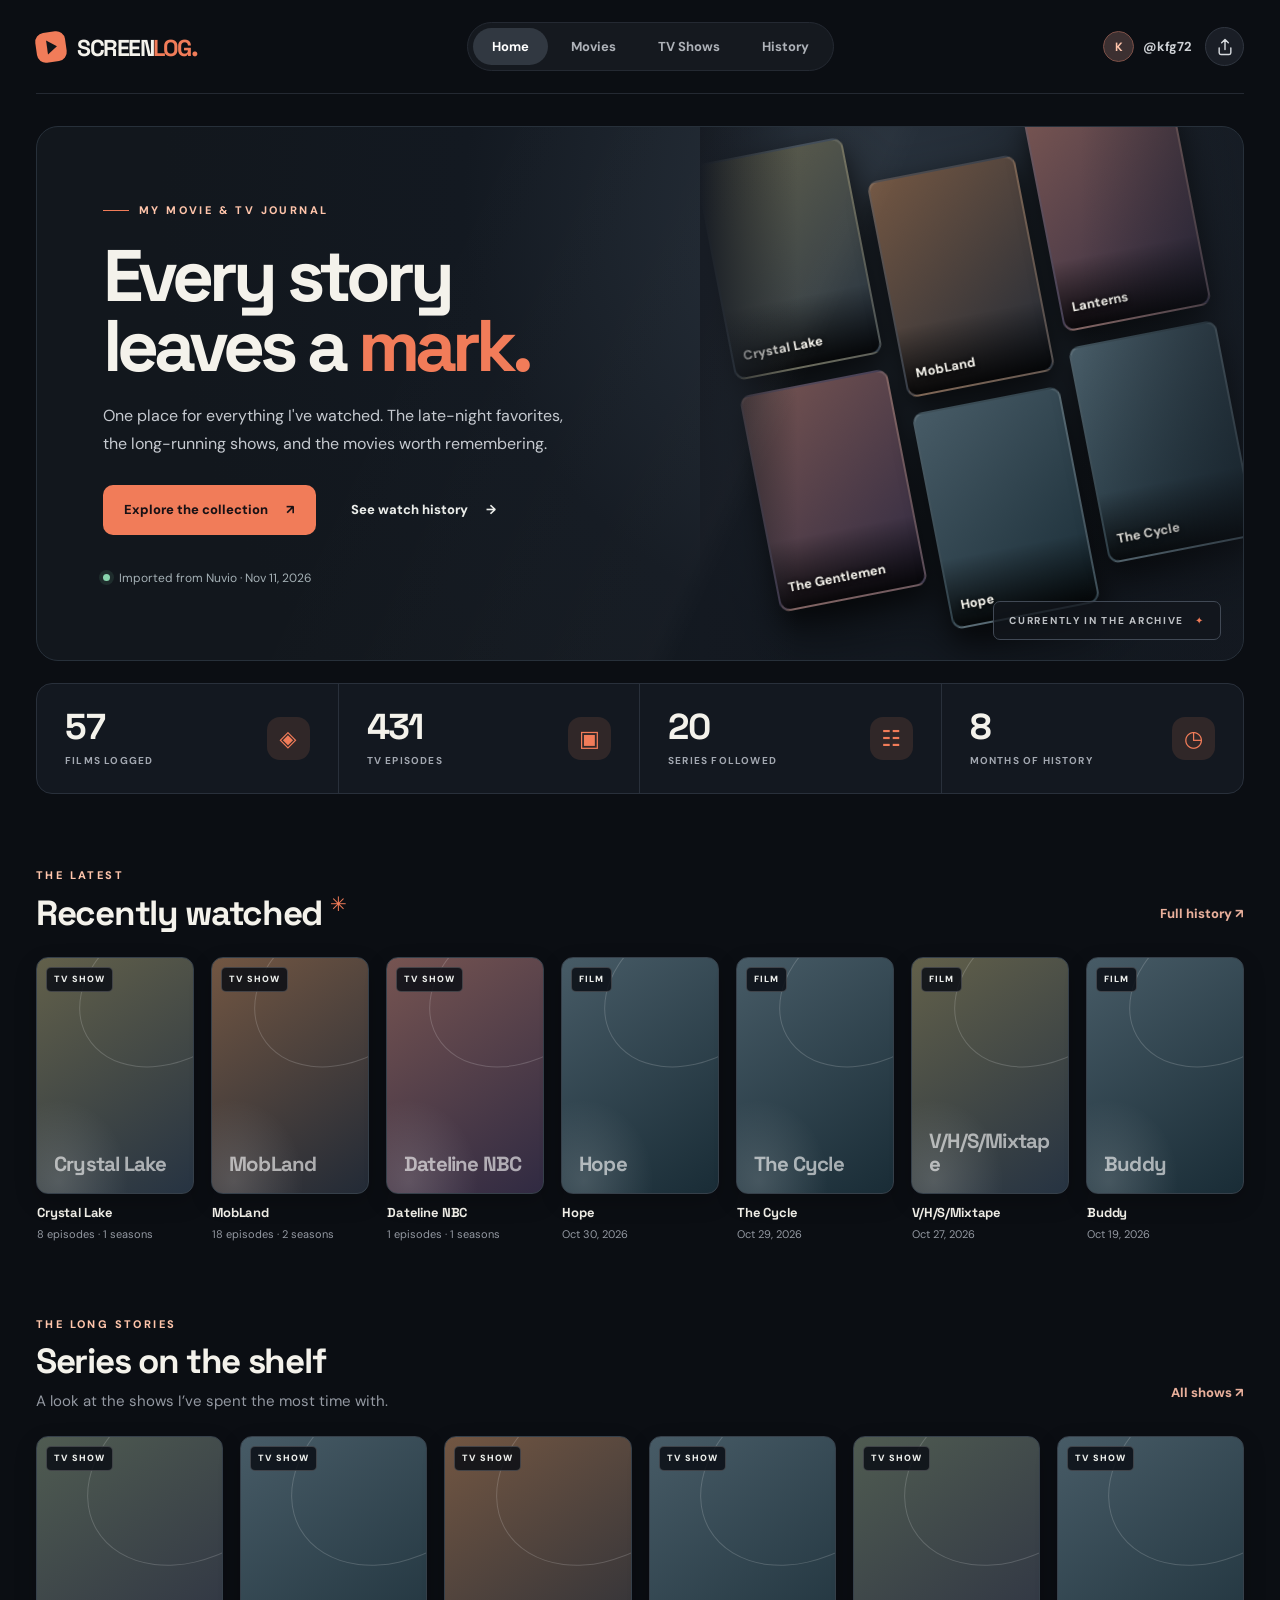
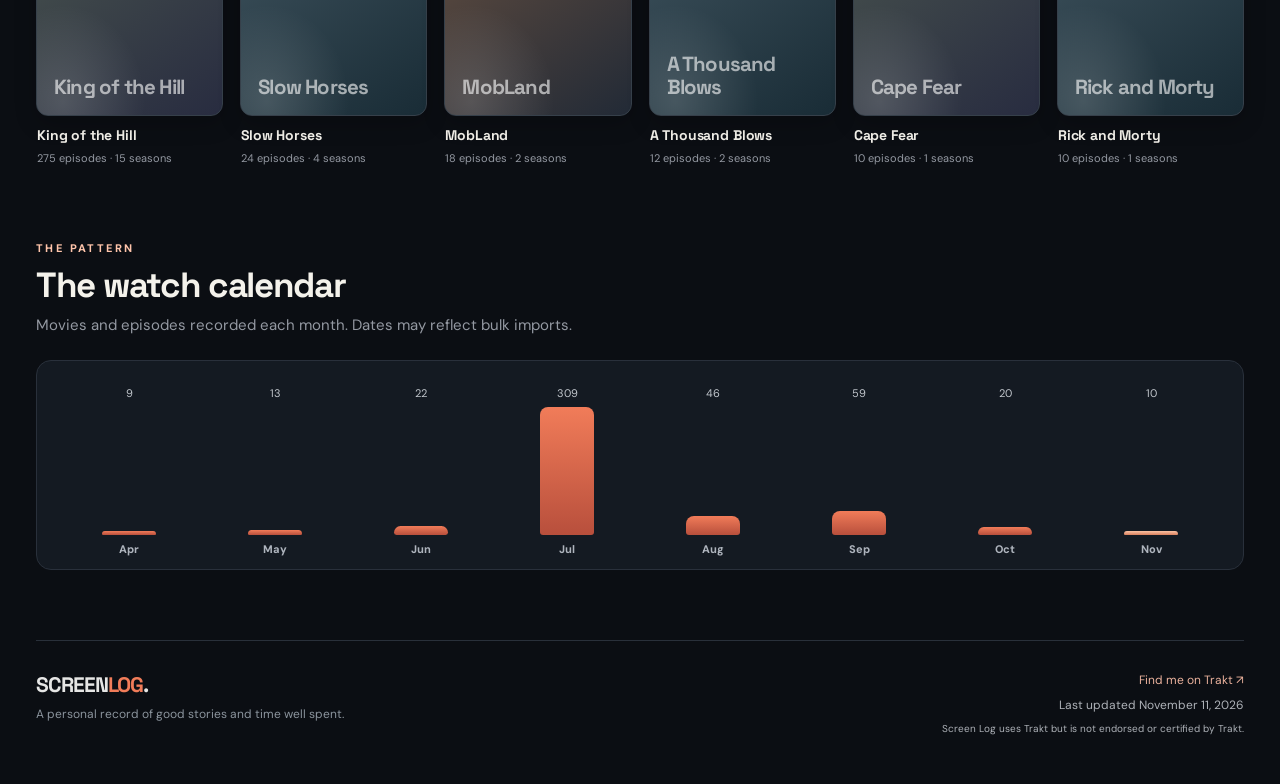
==== site/index.html @ 3d68598d "Fix ratings rendering and OMDb ID matching" ====
<!doctype html>
<html lang="en">
<head>
  <meta charset="utf-8" />
  <meta name="viewport" content="width=device-width, initial-scale=1" />
  <meta name="theme-color" content="#0b0e13" />
  <meta name="description" content="A personal watch journal. Movies watched, stories followed, and an ever-growing screen log." />
  <title>Screen Log | @kfg72</title>
  <link rel="preconnect" href="https://fonts.googleapis.com" />
  <link rel="preconnect" href="https://fonts.gstatic.com" crossorigin />
  <link href="https://fonts.googleapis.com/css2?family=DM+Sans:wght@400;500;600;700&family=Space+Grotesk:wght@400;500;600;700&display=swap" rel="stylesheet" />
  <link rel="stylesheet" href="styles.css" />
</head>
<body>
  <div class="site-shell">
    <header class="site-header">
      <a href="#home" class="brand" id="brand" aria-label="Screen Log home"><span class="brand-mark" aria-hidden="true"><span class="brand-triangle"></span></span><span>SCREEN<span class="brand-accent">LOG</span><span class="brand-period">.</span></span></a>
      <nav class="nav" aria-label="Main navigation">
        <button class="nav-link selected" data-view="home">Home</button>
        <button class="nav-link" data-view="movies">Movies</button>
        <button class="nav-link" data-view="shows">TV Shows</button>
        <button class="nav-link" data-view="activity">History</button>
      </nav>
      <div class="header-actions">
        <span class="profile-chip"><span class="profile-dot">K</span><span>@kfg72</span></span>
        <button id="shareBtn" class="button-icon" type="button" title="Share this site" aria-label="Share this site"><svg viewBox="0 0 24 24" aria-hidden="true"><path d="M12 15V3m0 0 4 4m-4-4L8 7M5 13v6a2 2 0 0 0 2 2h10a2 2 0 0 0 2-2v-6"/></svg></button>
      </div>
    </header>

    <main id="main" tabindex="-1">
      <section id="view-home" class="view active" aria-labelledby="home-title">
        <div class="hero">
          <div class="hero-copy">
            <div class="eyebrow"><span class="eyebrow-line"></span> MY MOVIE & TV JOURNAL</div>
            <h1 id="home-title">Every story<br />leaves a <em>mark.</em></h1>
            <p>One place for everything I've watched. The late-night favorites, the long-running shows, and the movies worth remembering.</p>
            <div class="hero-buttons"><button class="button button-primary" data-goto="movies">Explore the collection <span aria-hidden="true">↗</span></button><button class="button button-ghost" data-goto="activity">See watch history <span aria-hidden="true">→</span></button></div>
            <div class="hero-status"><span class="status-pulse"></span><span id="syncStatus">Viewing history snapshot</span></div>
          </div>
          <div class="hero-art" aria-hidden="true"><div class="hero-collage" id="heroCollage"></div><div class="hero-art-sheen"></div><div class="hero-art-caption">CURRENTLY IN THE ARCHIVE <span>✦</span></div></div>
        </div>
        <div id="stats" class="stats-grid" aria-label="Viewing statistics"></div>
        <section class="content-section" aria-labelledby="recent-heading"><div class="section-head"><div><div class="section-kicker">THE LATEST</div><h2 id="recent-heading">Recently watched <span class="heading-spark">✳</span></h2></div><button class="text-link" data-goto="activity">Full history <span aria-hidden="true">↗</span></button></div><div id="recentRail" class="poster-rail"></div></section>
        <section class="content-section" aria-labelledby="series-heading"><div class="section-head"><div><div class="section-kicker">THE LONG STORIES</div><h2 id="series-heading">Series on the shelf</h2><p class="section-sub">A look at the shows I’ve spent the most time with.</p></div><button class="text-link" data-goto="shows">All shows <span aria-hidden="true">↗</span></button></div><div id="seriesRail" class="poster-grid home-grid"></div></section>
        <section class="content-section month-section" aria-labelledby="month-heading"><div class="section-head"><div><div class="section-kicker">THE PATTERN</div><h2 id="month-heading">The watch calendar</h2><p class="section-sub">Movies and episodes recorded each month. Dates may reflect bulk imports.</p></div></div><div id="monthlyChart" class="month-chart" role="img" aria-label="Monthly viewing activity"></div></section>
      </section>

      <section id="view-movies" class="view" aria-labelledby="movies-heading"><div class="page-banner"><div class="section-kicker">THE FILM ARCHIVE</div><h1 id="movies-heading">The movies.</h1><p>Every movie on the record, from old favorites to the latest watch.</p></div><div class="browse-controls"><div class="search-wrap"><svg viewBox="0 0 24 24" aria-hidden="true"><circle cx="11" cy="11" r="7"/><path d="m20 20-4-4"/></svg><input id="movieSearch" type="search" placeholder="Find a movie..." aria-label="Search movies"/></div><select id="movieSort" aria-label="Sort movies"><option value="recent">Recently watched</option><option value="alpha">Title A–Z</option><option value="oldest">Oldest first</option></select><span class="result-count" id="movieCount"></span></div><div id="moviesGrid" class="poster-grid browse-grid"></div></section>
      <section id="view-shows" class="view" aria-labelledby="shows-heading"><div class="page-banner"><div class="section-kicker">SERIES ARCHIVE</div><h1 id="shows-heading">The shows.</h1><p>Every series, every season, every episode that made the list.</p></div><div class="browse-controls"><div class="search-wrap"><svg viewBox="0 0 24 24" aria-hidden="true"><circle cx="11" cy="11" r="7"/><path d="m20 20-4-4"/></svg><input id="showSearch" type="search" placeholder="Find a TV show..." aria-label="Search TV shows"/></div><select id="showSort" aria-label="Sort TV shows"><option value="recent">Recently watched</option><option value="most">Most episodes</option><option value="alpha">Title A–Z</option></select><span class="result-count" id="showCount"></span></div><div id="showsGrid" class="poster-grid browse-grid"></div></section>
      <section id="view-activity" class="view" aria-labelledby="history-heading"><div class="page-banner"><div class="section-kicker">WATCH JOURNAL</div><h1 id="history-heading">The timeline.</h1><p>Recent movie nights and episodes, newest first.</p></div><div class="browse-controls"><div class="filter-pills" role="group" aria-label="History filter"><button class="filter-pill active" data-history-filter="all">Everything</button><button class="filter-pill" data-history-filter="movie">Movies</button><button class="filter-pill" data-history-filter="episode">Episodes</button></div><span class="result-count" id="activityCount"></span></div><div id="activityList" class="activity-list"></div><button id="loadMore" class="button button-outline load-more">Show more history ↓</button></section>
    </main>

    <footer class="footer"><div><span class="footer-brand">SCREEN<span>LOG</span>.</span><p>A personal record of good stories and time well spent.</p></div><div class="footer-right"><a href="https://app.trakt.tv/profile/kfg72?mode=media" rel="noopener" target="_blank">Find me on Trakt ↗</a><span id="footerDate"></span><small>Screen Log uses Trakt but is not endorsed or certified by Trakt.</small></div></footer>
  </div>

  <div id="detailBackdrop" class="detail-backdrop" hidden></div>
  <aside id="detailPanel" class="detail-panel" role="dialog" aria-modal="true" aria-label="Media details" hidden><div id="detailContent"></div></aside>
  <div id="toast" class="toast" role="status" aria-live="polite"></div>
  <script src="data.js?v=ratings-2"></script>
  <script src="app.js?v=ratings-2"></script>
</body>
</html>
---- site/styles.css ----
:root{--bg:#0b0e13;--panel:#141921;--panel-hi:#1c222d;--edge:#2a3039;--text:#f4f2eb;--soft:#d2d1cf;--muted:#9499a2;--accent:#f17c59;--accent-lite:#ffc5ab;--green:#a6dca4;--radius:18px;--font:'DM Sans',system-ui,-apple-system,Segoe UI,Arial,sans-serif;--display:'Space Grotesk','DM Sans',system-ui,sans-serif}
*{box-sizing:border-box}html{scroll-behavior:smooth}body{margin:0;background:var(--bg);color:var(--text);font:15px/1.5 var(--font);-webkit-font-smoothing:antialiased}button,input,select{font:inherit}button{cursor:pointer}button:focus-visible,a:focus-visible,input:focus-visible,select:focus-visible{outline:2px solid var(--accent);outline-offset:3px}a{color:inherit;text-decoration:none}svg{width:20px;height:20px;fill:none;stroke:currentColor;stroke-width:1.7;stroke-linecap:round;stroke-linejoin:round}.site-shell{width:min(100% - 72px,1380px);margin:auto}.site-header{display:flex;align-items:center;justify-content:space-between;min-height:94px;gap:24px;border-bottom:1px solid #242932}.brand{font:700 23px/1 var(--display);letter-spacing:-1.5px;display:flex;align-items:center;gap:11px;white-space:nowrap}.brand-accent,.brand-period{color:var(--accent)}.brand-period{font-size:26px}.brand-mark{width:30px;height:30px;background:var(--accent);display:grid;place-items:center;transform:rotate(-8deg);border-radius:9px}.brand-triangle{width:0;height:0;border-left:10px solid #11151a;border-top:7px solid transparent;border-bottom:7px solid transparent;transform:translateX(1px)}.nav{display:flex;align-items:center;gap:4px;padding:5px;background:#15191f;border:1px solid #242932;border-radius:999px}.nav-link{padding:9px 19px;border:0;border-radius:999px;color:#aeb2b8;background:transparent;font-weight:700;font-size:13px;transition:.2s}.nav-link:hover{color:var(--text)}.nav-link.selected{background:#313841;color:white}.header-actions{display:flex;gap:13px;align-items:center}.profile-chip{display:flex;align-items:center;gap:9px;font-size:13px;font-weight:700;color:#cfd2d6}.profile-dot{width:31px;height:31px;background:#3c3031;color:var(--accent-lite);border:1px solid #7d5047;border-radius:50%;display:grid;place-items:center;font:700 12px var(--display)}.button-icon{width:39px;height:39px;border-radius:50%;border:1px solid #303640;background:#1a1e26;color:#d7dbdf;display:grid;place-items:center}.button-icon:hover{background:#303744}.hero{display:grid;grid-template-columns:1.1fr .9fr;min-height:535px;background:radial-gradient(circle at 72% 14%,#29333e 0%,#131921 45%,#12171d 76%),#141921;margin-top:32px;border:1px solid #27303a;border-radius:22px;overflow:hidden;position:relative}.hero::after{content:"";position:absolute;inset:0;background:linear-gradient(115deg,transparent 30%,rgba(255,255,255,.02) 59%,transparent 61%);pointer-events:none}.hero-copy{padding:75px 34px 65px 66px;position:relative;z-index:2}.eyebrow,.section-kicker{font-size:11px;font-weight:800;letter-spacing:2.4px;color:var(--accent-lite);display:flex;align-items:center;gap:10px}.eyebrow-line{height:1px;width:26px;background:var(--accent)}.hero h1{font:700 clamp(55px,5.7vw,87px)/.97 var(--display);letter-spacing:-5px;margin:22px 0 20px}.hero h1 em{font-style:normal;color:var(--accent)}.hero-copy>p{max-width:475px;color:#c6cad0;font-size:16px;line-height:1.75;margin:0 0 27px}.hero-buttons{display:flex;align-items:center;gap:14px;flex-wrap:wrap}.button{border:1px solid transparent;padding:14px 20px;font-size:13px;font-weight:800;border-radius:10px;display:inline-flex;align-items:center;justify-content:center;gap:18px;transition:transform .18s,background .18s}.button:hover{transform:translateY(-1px)}.button-primary{background:var(--accent);color:#181115}.button-primary:hover{background:#ff9c7c}.button-ghost{background:transparent;color:#ebedea}.button-ghost:hover{background:#ffffff14}.hero-status{display:flex;align-items:center;gap:9px;color:#a4b0b5;margin-top:34px;font-size:12px}.status-pulse{display:block;width:7px;height:7px;border-radius:50%;background:#88d4ad;box-shadow:0 0 0 4px #88d4ad1b}.hero-art{position:relative;min-height:440px;overflow:hidden}.hero-collage{display:grid;grid-template-columns:repeat(3,150px);gap:16px;position:absolute;top:-12px;left:6%;transform:rotate(-11deg);filter:drop-shadow(0 22px 26px #0008)}.hero-mini{height:220px;border-radius:11px;background:#36404d;position:relative;overflow:hidden;border:2px solid #ffffff1b;box-shadow:0 12px 23px #0007}.hero-mini:nth-child(3n+2){transform:translateY(50px)}.hero-mini:nth-child(3n){transform:translateY(15px)}.hero-mini img{width:100%;height:100%;object-fit:cover}.hero-mini span{position:absolute;inset:auto 0 0;padding:38px 10px 12px;background:linear-gradient(transparent,#000d);font-weight:800;font-size:13px;text-shadow:0 1px 5px black}.hero-art-sheen{position:absolute;inset:0;background:linear-gradient(90deg,#141921 0%,transparent 18%,transparent 70%,#1419217a 100%);pointer-events:none}.hero-art-caption{position:absolute;right:22px;bottom:20px;font-size:10px;font-weight:800;letter-spacing:1.7px;color:#bcbfc3;background:#12161dc9;padding:11px 15px;border:1px solid #414955;border-radius:7px}.hero-art-caption span{color:var(--accent);padding-left:7px}.stats-grid{display:grid;grid-template-columns:repeat(4,1fr);margin-top:22px;border-radius:16px;overflow:hidden;border:1px solid #29303b;background:#131820}.stat{padding:25px 28px;display:flex;align-items:center;justify-content:space-between;gap:14px;border-right:1px solid #29303b}.stat:last-child{border-right:0}.stat strong{font:700 36px/1 var(--display);letter-spacing:-1.5px;display:block}.stat span{color:#a3a8b1;font-weight:700;text-transform:uppercase;letter-spacing:1.2px;font-size:10px;display:block;margin-top:8px}.stat-icon{font-size:22px;color:var(--accent);background:#302728;display:grid;place-items:center;width:43px;height:43px;border-radius:13px}.content-section{margin-top:73px}.section-head{display:flex;align-items:end;justify-content:space-between;margin-bottom:23px;gap:15px}.section-head h2{font:700 clamp(25px,3vw,35px)/1.2 var(--display);letter-spacing:-1.3px;margin:8px 0 0}.section-sub{color:var(--muted);margin:8px 0 0}.heading-spark{font-size:20px;color:var(--accent);vertical-align:top}.text-link{border:0;background:none;color:#e8af9b;font-size:13px;font-weight:800;white-space:nowrap;padding:10px 0}.text-link:hover{color:#ffbda4}.poster-rail{display:grid;grid-template-columns:repeat(7,minmax(0,1fr));gap:17px}.poster-grid{display:grid;grid-template-columns:repeat(6,minmax(0,1fr));gap:22px 17px}.poster-card{min-width:0;display:block;cursor:pointer}.poster-card:hover .poster-art{transform:translateY(-4px);border-color:#6e4f4a;box-shadow:0 12px 28px #0007}.poster-art{position:relative;aspect-ratio:2/3;overflow:hidden;border:1px solid #36404a;background:linear-gradient(145deg,var(--g1,#3b3035),var(--g2,#252b3b));border-radius:12px;box-shadow:0 8px 22px #0003;transition:transform .2s,border-color .2s,box-shadow .2s}.poster-art::before{content:"";position:absolute;width:120%;height:60%;top:-17%;right:-45%;border:1px solid #ffffff2b;border-radius:50%;transform:rotate(-30deg)}.poster-art::after{content:"";position:absolute;width:90%;height:70%;bottom:-30%;left:-31%;background:radial-gradient(ellipse,#ffffff25,transparent 70%);pointer-events:none}.poster-art img{position:absolute;inset:0;width:100%;height:100%;object-fit:cover;z-index:1}.poster-placeholder{position:absolute;inset:17px;display:flex;align-items:end;font:700 clamp(16px,1.6vw,26px)/1.1 var(--display);letter-spacing:-.8px;overflow:hidden;word-break:break-word;color:#fff9;z-index:0}.poster-label{position:absolute;top:9px;left:9px;z-index:2;letter-spacing:1px;background:#0a0e15d9;border:1px solid #ffffff30;color:#ebedea;padding:5px 7px;font-size:9px;font-weight:900;border-radius:5px}.poster-info{padding:10px 1px 0}.poster-title{font:700 13px/1.35 var(--display);display:-webkit-box;-webkit-line-clamp:2;-webkit-box-orient:vertical;overflow:hidden;letter-spacing:-.15px}.poster-meta{color:var(--muted);font-size:11px;margin-top:5px}.home-grid .poster-title{font-size:14px}.month-section{margin-bottom:70px}.month-chart{display:grid;grid-template-columns:repeat(8,minmax(0,1fr));gap:14px;background:#141a22;border-radius:15px;padding:24px 26px 16px;border:1px solid #29303b;height:210px}.month-col{display:flex;flex-direction:column;align-items:center;gap:6px;min-width:0}.month-plot{height:128px;width:min(54px,100%);display:flex;align-items:end}.month-bar{width:100%;border-radius:8px 8px 3px 3px;background:linear-gradient(0deg,#b84f3c,#f17c59);min-height:3px;transition:height .4s;position:relative}.month-col:last-child .month-bar{background:linear-gradient(0deg,#d9805e,#fbc2a3)}.month-label{font-size:11px;font-weight:800;color:#aeb4bd;white-space:nowrap}.month-val{font-size:11px;color:#c2c7cd}.page-banner{margin:48px 0 32px;padding:32px 0;border-bottom:1px solid #30343a;background:radial-gradient(ellipse at 80% 10%,#492b292f,transparent 60%)}.page-banner h1{font:700 clamp(50px,6vw,74px)/1 var(--display);letter-spacing:-3.7px;margin:11px 0 9px}.page-banner p{color:#a8b1bb;font-size:15px;margin:0}.browse-controls{display:flex;align-items:center;gap:15px;margin-bottom:28px;flex-wrap:wrap}.search-wrap{display:flex;align-items:center;gap:11px;border:1px solid #343b46;background:#191f28;border-radius:10px;padding:0 14px;max-width:435px;flex:1 1 240px}.search-wrap svg{color:#b0b5bc}.search-wrap input{width:100%;height:45px;border:0;outline:0;background:transparent;color:var(--text);font-size:14px}.search-wrap input::placeholder{color:#848d97}.browse-controls select{background:#191f28;color:var(--text);border:1px solid #343b46;border-radius:10px;padding:11px 13px;min-height:45px;cursor:pointer}.result-count{margin-left:auto;color:#a8afb8;font-size:12px;white-space:nowrap}.browse-grid{grid-template-columns:repeat(7,minmax(0,1fr));margin-bottom:70px}.filter-pills{display:flex;gap:8px;align-items:center;flex-wrap:wrap}.filter-pill{border:1px solid #39414b;color:#c2c6cc;background:#1b222b;padding:10px 15px;border-radius:999px;font-weight:700;font-size:12px}.filter-pill.active{background:#ec7955;color:#231516;border-color:#ec7955}.activity-list{margin-bottom:24px;border:1px solid #2b333c;border-radius:15px;overflow:hidden;background:#141920}.day-head{background:#1c232c;color:#f1b19b;font-size:11px;text-transform:uppercase;letter-spacing:1.5px;font-weight:900;padding:12px 22px;border-top:1px solid #303844}.day-head:first-child{border-top:none}.activity-row{display:flex;gap:15px;align-items:center;padding:12px 21px;border-top:1px solid #252d35}.activity-thumb{height:61px;width:43px;border-radius:5px;background:#363947;flex:none;overflow:hidden;border:1px solid #44505b}.activity-thumb img{width:100%;height:100%;object-fit:cover}.activity-title{font:700 14px var(--display)}.activity-sub{color:#a0a8b3;font-size:12px;margin-top:2px}.activity-row time{margin-left:auto;color:#9299a4;white-space:nowrap;font-size:12px}.activity-type{font-size:9px;color:#f0b7a4;border:1px solid #865342;border-radius:4px;padding:4px 6px;letter-spacing:.8px;font-weight:900;margin-left:5px}.load-more{margin:12px auto 65px;display:flex}.button-outline{border-color:#454d58;background:#191f28;color:#f1f3f5}.button-outline:hover{background:#2d3642}.empty{border:1px dashed #46505e;background:#171e27;padding:40px 20px;border-radius:15px;color:#a3abb6;text-align:center;grid-column:1/-1}.footer{border-top:1px solid #29303a;display:flex;justify-content:space-between;align-items:start;gap:20px;padding:30px 0 48px;color:#aeb2b8}.footer-brand{font:700 21px var(--display);letter-spacing:-1px;color:#e6e6e5}.footer-brand span{color:var(--accent)}.footer p{font-size:12px;margin-top:7px;color:#8b949d}.footer-right{text-align:right;display:flex;flex-direction:column;gap:7px;font-size:12px}.footer-right a{color:#ebb29d}.footer-right small{font-size:10px;max-width:350px}.detail-backdrop{position:fixed;inset:0;background:#05080ad9;backdrop-filter:blur(4px);z-index:20}.detail-panel{position:fixed;right:0;top:0;bottom:0;width:min(490px,100%);overflow:auto;z-index:21;background:#141a22;border-left:1px solid #46505b;box-shadow:-25px 0 80px #0009}.detail-top{min-height:220px;background:linear-gradient(130deg,#322b3c,#18242c);position:relative;padding:26px}.detail-top h2{font:700 35px/1.08 var(--display);letter-spacing:-1.4px;margin:70px 50px 0 0;position:relative;z-index:1;text-shadow:0 2px 13px #000a}.detail-top .detail-kicker{position:relative;z-index:1;color:#ffc5ab;font-weight:800;letter-spacing:1.6px;font-size:11px}.detail-close{position:absolute;top:18px;right:18px;border:1px solid #ffffff40;border-radius:50%;width:40px;height:40px;background:#0c1119a3;color:white;font-size:25px;z-index:3;display:grid;place-items:center;line-height:1}.detail-body{padding:25px}.detail-summary{font-size:13px;color:#c0c6ce;line-height:1.7;margin:0 0 22px}.detail-number{font:700 32px/1 var(--display);color:var(--accent-lite)}.detail-label{font-size:11px;font-weight:800;letter-spacing:1.4px;color:#9ca4b0;text-transform:uppercase}.detail-metric{padding:18px 0;border-bottom:1px solid #333b45;display:flex;justify-content:space-between;align-items:end}.detail-season-title{font:700 19px var(--display);margin:27px 0 11px}.episode-item{display:flex;justify-content:space-between;gap:15px;border-bottom:1px solid #2e3540;padding:12px 0;align-items:center}.episode-id{color:#efb09a;font-size:11px;font-weight:900;min-width:54px}.episode-title{font-size:13px;font-weight:700;flex:1}.episode-date{font-size:11px;color:#929aa5;white-space:nowrap}.detail-link{margin-top:22px;color:#f5af94;display:inline-block;font-size:13px;font-weight:800}.toast{position:fixed;bottom:28px;right:25px;z-index:50;background:#303a45;color:white;border:1px solid #66707b;padding:13px 18px;border-radius:10px;box-shadow:0 14px 35px #0007;opacity:0;transform:translateY(10px);transition:.2s;pointer-events:none;max-width:330px;font-size:13px}.toast.visible{opacity:1;transform:translateY(0)}
@media(max-width:1150px){.hero-copy{padding-left:40px}.hero h1{font-size:70px}.hero-collage{left:0;grid-template-columns:repeat(3,125px)}.hero-mini{height:188px}.poster-rail{grid-template-columns:repeat(5,minmax(0,1fr))}.poster-rail .poster-card:nth-child(n+6){display:none}.browse-grid{grid-template-columns:repeat(5,minmax(0,1fr))}.poster-grid{grid-template-columns:repeat(5,minmax(0,1fr))}.home-grid .poster-card:nth-child(n+6){display:none}}
@media(max-width:850px){.site-shell{width:min(100% - 34px,1380px)}.site-header{flex-wrap:wrap;min-height:75px;padding:15px 0;gap:14px}.nav{order:3;width:100%;justify-content:space-around}.nav-link{flex:1;padding:9px 10px}.hero{grid-template-columns:1fr;min-height:auto}.hero-copy{padding:42px 36px}.hero h1{font-size:clamp(50px,10vw,76px);letter-spacing:-3.6px}.hero-art{min-height:260px;border-top:1px solid #344050}.hero-collage{top:-90px;left:18%;grid-template-columns:repeat(5,130px);transform:rotate(-11deg)}.hero-mini{height:195px}.hero-mini:nth-child(n+6){display:none}.stats-grid{grid-template-columns:repeat(2,1fr)}.stat:nth-child(2){border-right:0}.stat:nth-child(-n+2){border-bottom:1px solid #29303b}.poster-grid,.browse-grid{grid-template-columns:repeat(4,minmax(0,1fr))}.poster-rail{grid-template-columns:repeat(4,minmax(0,1fr))}.poster-rail .poster-card:nth-child(n+5){display:none}.month-chart{grid-template-columns:repeat(7,minmax(0,1fr));gap:8px}.month-col:nth-child(n+8){display:none}}
@media(max-width:550px){body{font-size:14px}.site-shell{width:min(100% - 28px,1380px)}.site-header{gap:11px}.brand{font-size:20px}.brand-mark{width:27px;height:27px}.profile-chip{font-size:12px}.nav-link{font-size:12px;padding:9px 6px}.header-actions{gap:8px}.hero{margin-top:17px}.hero-copy{padding:35px 22px 31px}.hero h1{font-size:53px;letter-spacing:-3.6px;margin:19px 0 15px}.hero-copy>p{font-size:13px;line-height:1.65}.hero-buttons{gap:6px}.button{padding:13px 12px;font-size:12px;gap:7px}.hero-art{min-height:195px}.hero-collage{left:4%;grid-template-columns:repeat(5,96px);gap:10px;top:-72px}.hero-mini{height:145px}.hero-art-caption{bottom:10px;right:10px;font-size:8px}.hero-status{margin-top:24px}.stats-grid{margin-top:13px}.stat{padding:18px 17px}.stat strong{font-size:29px}.stat-icon{width:32px;height:32px;font-size:18px}.stat span{font-size:9px}.content-section{margin-top:50px}.section-head{align-items:end}.section-head h2{font-size:26px}.section-sub{font-size:12px}.section-kicker{font-size:10px}.text-link{font-size:12px}.poster-grid,.browse-grid{grid-template-columns:repeat(3,minmax(0,1fr));gap:22px 10px}.poster-rail{grid-template-columns:repeat(3,minmax(0,1fr));gap:10px}.poster-rail .poster-card:nth-child(n+4){display:none}.poster-title{font-size:12px}.poster-meta{font-size:10px}.poster-art{border-radius:9px}.month-chart{padding:17px 12px 14px;height:170px}.month-plot{height:97px}.month-val,.month-label{font-size:10px}.page-banner{margin-top:30px}.page-banner h1{font-size:49px;letter-spacing:-2px}.browse-controls{gap:10px}.search-wrap{flex-basis:100%}.browse-controls select{min-width:160px}.result-count{font-size:11px}.activity-row{padding:10px;gap:10px}.activity-thumb{width:36px;height:52px}.activity-title{font-size:12px}.activity-row time{font-size:10px}.activity-type{font-size:8px}.footer{flex-direction:column}.footer-right{text-align:left}.detail-top h2{font-size:30px}.episode-date{font-size:10px}.episode-title{font-size:12px}}
@media(prefers-reduced-motion:reduce){*{scroll-behavior:auto!important;transition:none!important;animation:none!important}}
.poster-card{padding:0;margin:0;color:inherit;text-align:left;background:none;border:0;width:100%;appearance:none}.poster-card:focus-visible{outline:2px solid var(--accent);outline-offset:4px}.view{display:none}.view.active{display:block}#detailPanel[hidden],#detailBackdrop[hidden],#loadMore[hidden]{display:none!important}
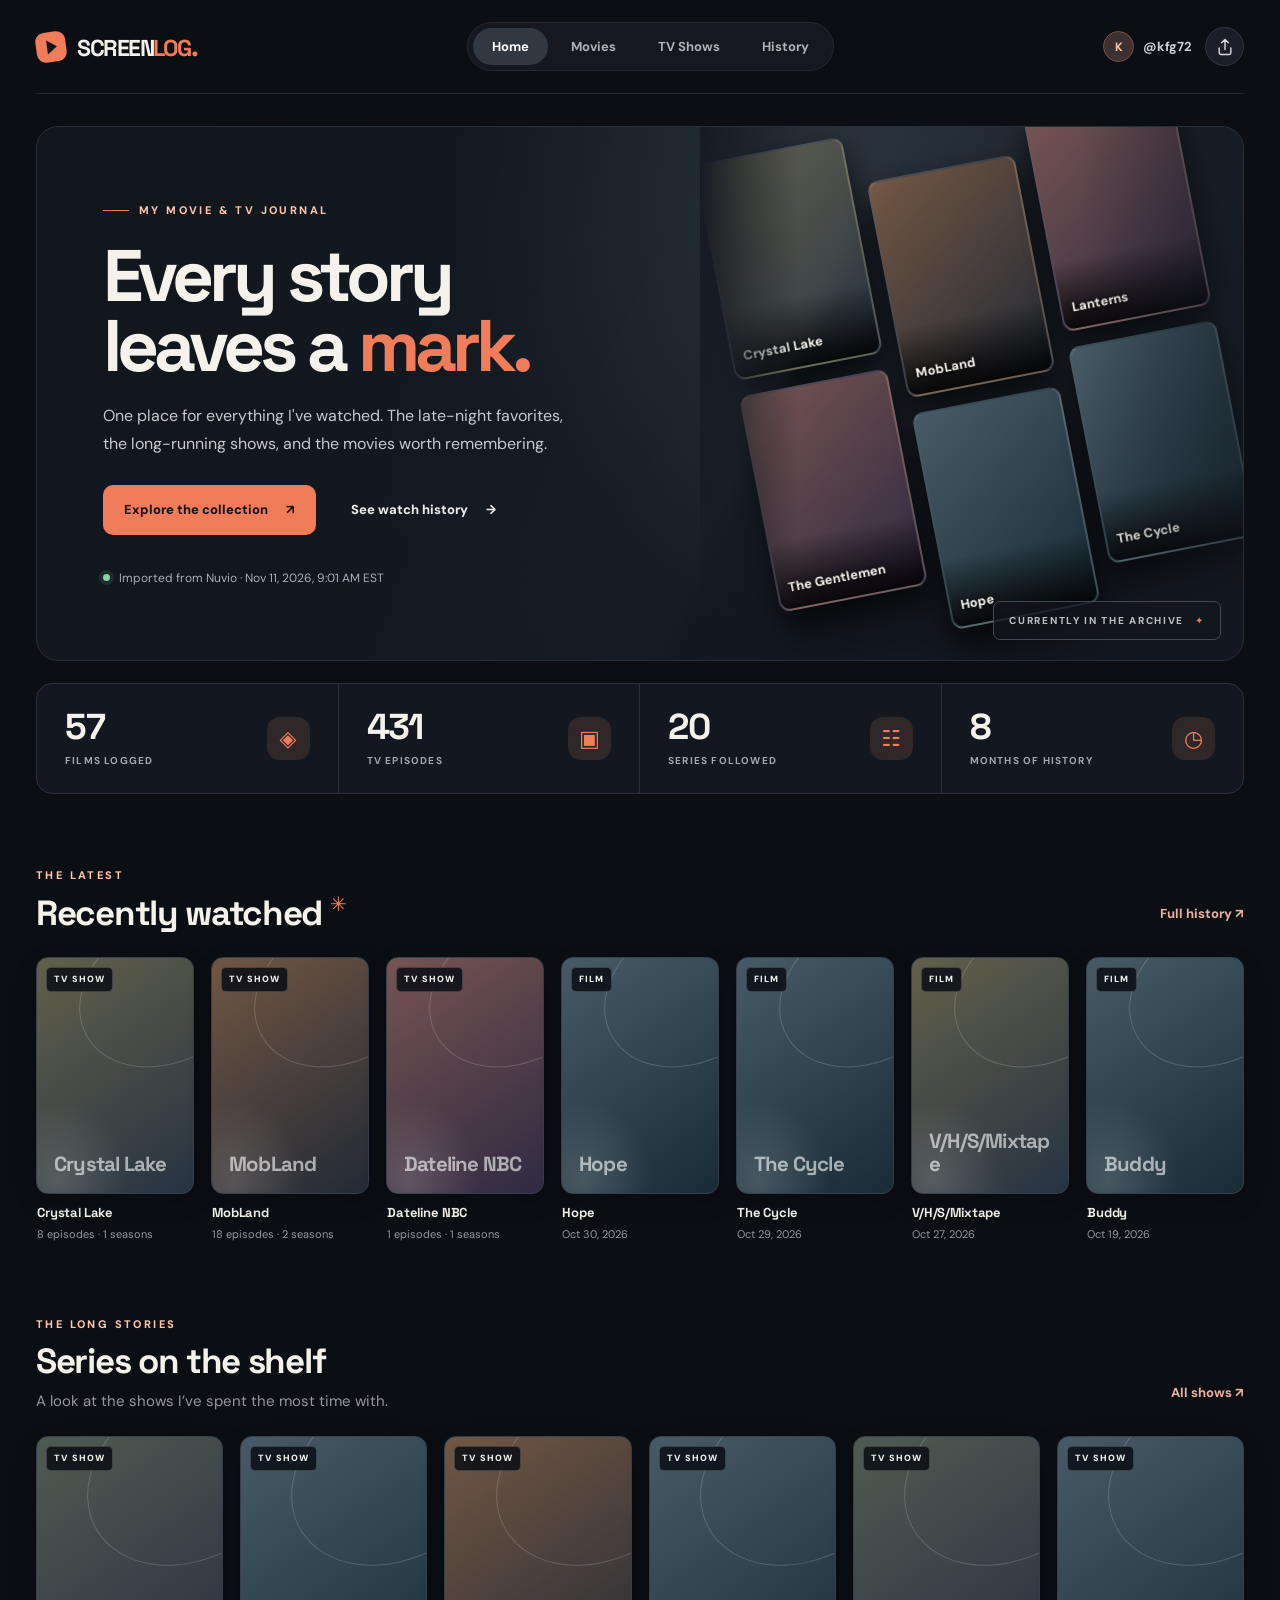
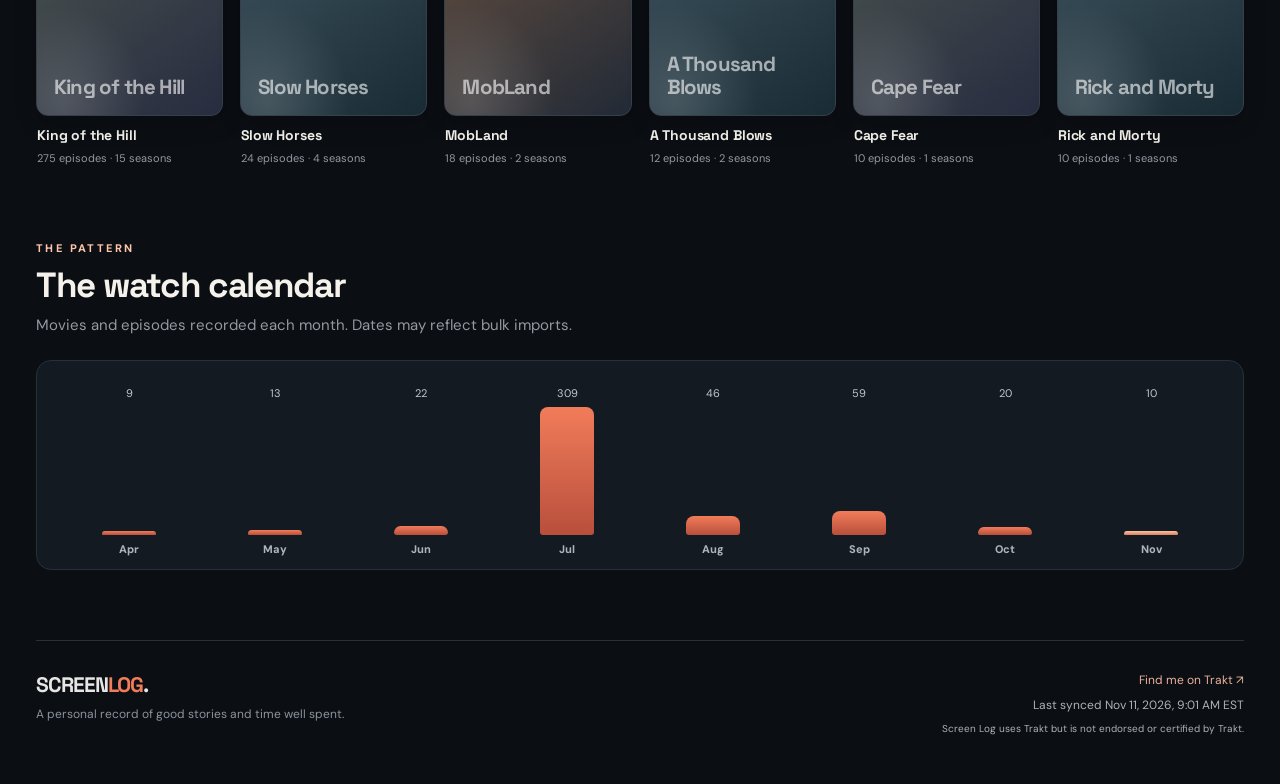
==== commit f7f7f7e3: "Prevent stale ScreenLog watch data with per-deployment cache version and sync time" ====
--- a/site/index.html
+++ b/site/index.html
@@ -9,7 +9,7 @@
   <link rel="preconnect" href="https://fonts.googleapis.com" />
   <link rel="preconnect" href="https://fonts.gstatic.com" crossorigin />
   <link href="https://fonts.googleapis.com/css2?family=DM+Sans:wght@400;500;600;700&family=Space+Grotesk:wght@400;500;600;700&display=swap" rel="stylesheet" />
-  <link rel="stylesheet" href="styles.css" />
+  <link rel="stylesheet" href="styles.css?v=reviews-1" />
 </head>
 <body>
   <div class="site-shell">
@@ -50,13 +50,15 @@
       <section id="view-activity" class="view" aria-labelledby="history-heading"><div class="page-banner"><div class="section-kicker">WATCH JOURNAL</div><h1 id="history-heading">The timeline.</h1><p>Recent movie nights and episodes, newest first.</p></div><div class="browse-controls"><div class="filter-pills" role="group" aria-label="History filter"><button class="filter-pill active" data-history-filter="all">Everything</button><button class="filter-pill" data-history-filter="movie">Movies</button><button class="filter-pill" data-history-filter="episode">Episodes</button></div><span class="result-count" id="activityCount"></span></div><div id="activityList" class="activity-list"></div><button id="loadMore" class="button button-outline load-more">Show more history ↓</button></section>
     </main>
 
-    <footer class="footer"><div><span class="footer-brand">SCREEN<span>LOG</span>.</span><p>A personal record of good stories and time well spent.</p></div><div class="footer-right"><a href="https://app.trakt.tv/profile/kfg72?mode=media" rel="noopener" target="_blank">Find me on Trakt ↗</a><span id="footerDate"></span><small>Screen Log uses Trakt but is not endorsed or certified by Trakt.</small></div></footer>
+    <footer class="footer"><div><span class="footer-brand">SCREEN<span>LOG</span>.</span><p>A personal record of good stories and time well spent.</p></div><div class="footer-right"><a href="https://app.trakt.tv/profile/kfg72?mode=media" rel="noopener" target="_blank">Find me on Trakt ↗</a><button id="reviewOwnerAuth" class="owner-login" type="button" hidden>Owner sign in</button><span id="footerDate"></span><small>Screen Log uses Trakt but is not endorsed or certified by Trakt.</small></div></footer>
   </div>
 
   <div id="detailBackdrop" class="detail-backdrop" hidden></div>
   <aside id="detailPanel" class="detail-panel" role="dialog" aria-modal="true" aria-label="Media details" hidden><div id="detailContent"></div></aside>
   <div id="toast" class="toast" role="status" aria-live="polite"></div>
-  <script src="data.js?v=ratings-2"></script>
-  <script src="app.js?v=ratings-2"></script>
+  <script src="data.js?v=overview-1"></script>
+  <script src="firebase-config.js?v=reviews-1"></script>
+  <script src="app.js?v=sync-time-1"></script>
+  <script type="module" src="reviews.js?v=reviews-1"></script>
 </body>
 </html>
--- a/site/styles.css
+++ b/site/styles.css
@@ -5,3 +5,29 @@
 @media(max-width:550px){body{font-size:14px}.site-shell{width:min(100% - 28px,1380px)}.site-header{gap:11px}.brand{font-size:20px}.brand-mark{width:27px;height:27px}.profile-chip{font-size:12px}.nav-link{font-size:12px;padding:9px 6px}.header-actions{gap:8px}.hero{margin-top:17px}.hero-copy{padding:35px 22px 31px}.hero h1{font-size:53px;letter-spacing:-3.6px;margin:19px 0 15px}.hero-copy>p{font-size:13px;line-height:1.65}.hero-buttons{gap:6px}.button{padding:13px 12px;font-size:12px;gap:7px}.hero-art{min-height:195px}.hero-collage{left:4%;grid-template-columns:repeat(5,96px);gap:10px;top:-72px}.hero-mini{height:145px}.hero-art-caption{bottom:10px;right:10px;font-size:8px}.hero-status{margin-top:24px}.stats-grid{margin-top:13px}.stat{padding:18px 17px}.stat strong{font-size:29px}.stat-icon{width:32px;height:32px;font-size:18px}.stat span{font-size:9px}.content-section{margin-top:50px}.section-head{align-items:end}.section-head h2{font-size:26px}.section-sub{font-size:12px}.section-kicker{font-size:10px}.text-link{font-size:12px}.poster-grid,.browse-grid{grid-template-columns:repeat(3,minmax(0,1fr));gap:22px 10px}.poster-rail{grid-template-columns:repeat(3,minmax(0,1fr));gap:10px}.poster-rail .poster-card:nth-child(n+4){display:none}.poster-title{font-size:12px}.poster-meta{font-size:10px}.poster-art{border-radius:9px}.month-chart{padding:17px 12px 14px;height:170px}.month-plot{height:97px}.month-val,.month-label{font-size:10px}.page-banner{margin-top:30px}.page-banner h1{font-size:49px;letter-spacing:-2px}.browse-controls{gap:10px}.search-wrap{flex-basis:100%}.browse-controls select{min-width:160px}.result-count{font-size:11px}.activity-row{padding:10px;gap:10px}.activity-thumb{width:36px;height:52px}.activity-title{font-size:12px}.activity-row time{font-size:10px}.activity-type{font-size:8px}.footer{flex-direction:column}.footer-right{text-align:left}.detail-top h2{font-size:30px}.episode-date{font-size:10px}.episode-title{font-size:12px}}
 @media(prefers-reduced-motion:reduce){*{scroll-behavior:auto!important;transition:none!important;animation:none!important}}
 .poster-card{padding:0;margin:0;color:inherit;text-align:left;background:none;border:0;width:100%;appearance:none}.poster-card:focus-visible{outline:2px solid var(--accent);outline-offset:4px}.view{display:none}.view.active{display:block}#detailPanel[hidden],#detailBackdrop[hidden],#loadMore[hidden]{display:none!important}
+
+.detail-overview{padding:22px 0 20px;border-bottom:1px solid #333b45}
+.detail-overview h3{font:700 17px/1.3 var(--display);margin:0 0 10px;color:#f4f2eb}
+.detail-overview p{font-size:14px;line-height:1.7;color:#cdd2d9;margin:0;overflow-wrap:anywhere}
+
+/* Personal reviews: readable on mobile, owner editing only after Firebase login. */
+.personal-review{padding:22px 0;border-bottom:1px solid #333b45}
+.personal-review h3{font:700 18px/1.3 var(--display);margin:0 0 12px;color:#f4f2eb}
+.review-body{white-space:pre-wrap;overflow-wrap:anywhere;color:#d5dae1;font-size:14px;line-height:1.75;margin:10px 0 14px}
+.review-muted{color:#aeb7c1;font-size:13px;line-height:1.6;margin:8px 0 0}
+.review-stars{color:#ffc38d;font-size:18px;letter-spacing:2px;font-weight:700}
+.review-actions{display:flex;flex-wrap:wrap;gap:9px;margin-top:15px}
+.review-button{min-height:44px;padding:10px 15px;border-radius:9px;background:#2a3542;border:1px solid #586371;color:#fff;font-size:14px;font-weight:700}
+.review-button.primary{background:var(--accent);color:#211415;border-color:var(--accent)}
+.review-button.danger{background:transparent;color:#ffb5aa;border-color:#755451}
+.review-button[disabled]{opacity:.6;cursor:wait}
+.review-editor{display:grid;gap:12px;margin-top:14px}
+.review-editor label{display:grid;gap:6px;color:#d9dfe5;font-weight:700;font-size:13px}
+.review-editor textarea,.review-editor select{display:block;width:100%;min-width:0;background:#0d131b;color:#f6f6f4;border:1px solid #556171;border-radius:9px;padding:12px;font-size:16px;font-family:var(--font)}
+.review-editor textarea{min-height:150px;resize:vertical;line-height:1.5}
+.review-editor select{min-height:46px}
+.review-editor textarea:focus-visible,.review-editor select:focus-visible{outline:2px solid var(--accent);outline-offset:2px}
+.review-feedback{font-size:13px;color:#ffc5ab;min-height:18px}
+.owner-login{border:1px solid #4d5967;border-radius:8px;background:#1b2430;color:#f3b89e;padding:9px 13px;font-size:12px;font-weight:700;min-height:40px}
+.owner-login[hidden]{display:none}
+@media(max-width:550px){.review-button{flex:1 1 auto}.review-editor textarea{min-height:175px}.personal-review h3{font-size:19px}}
